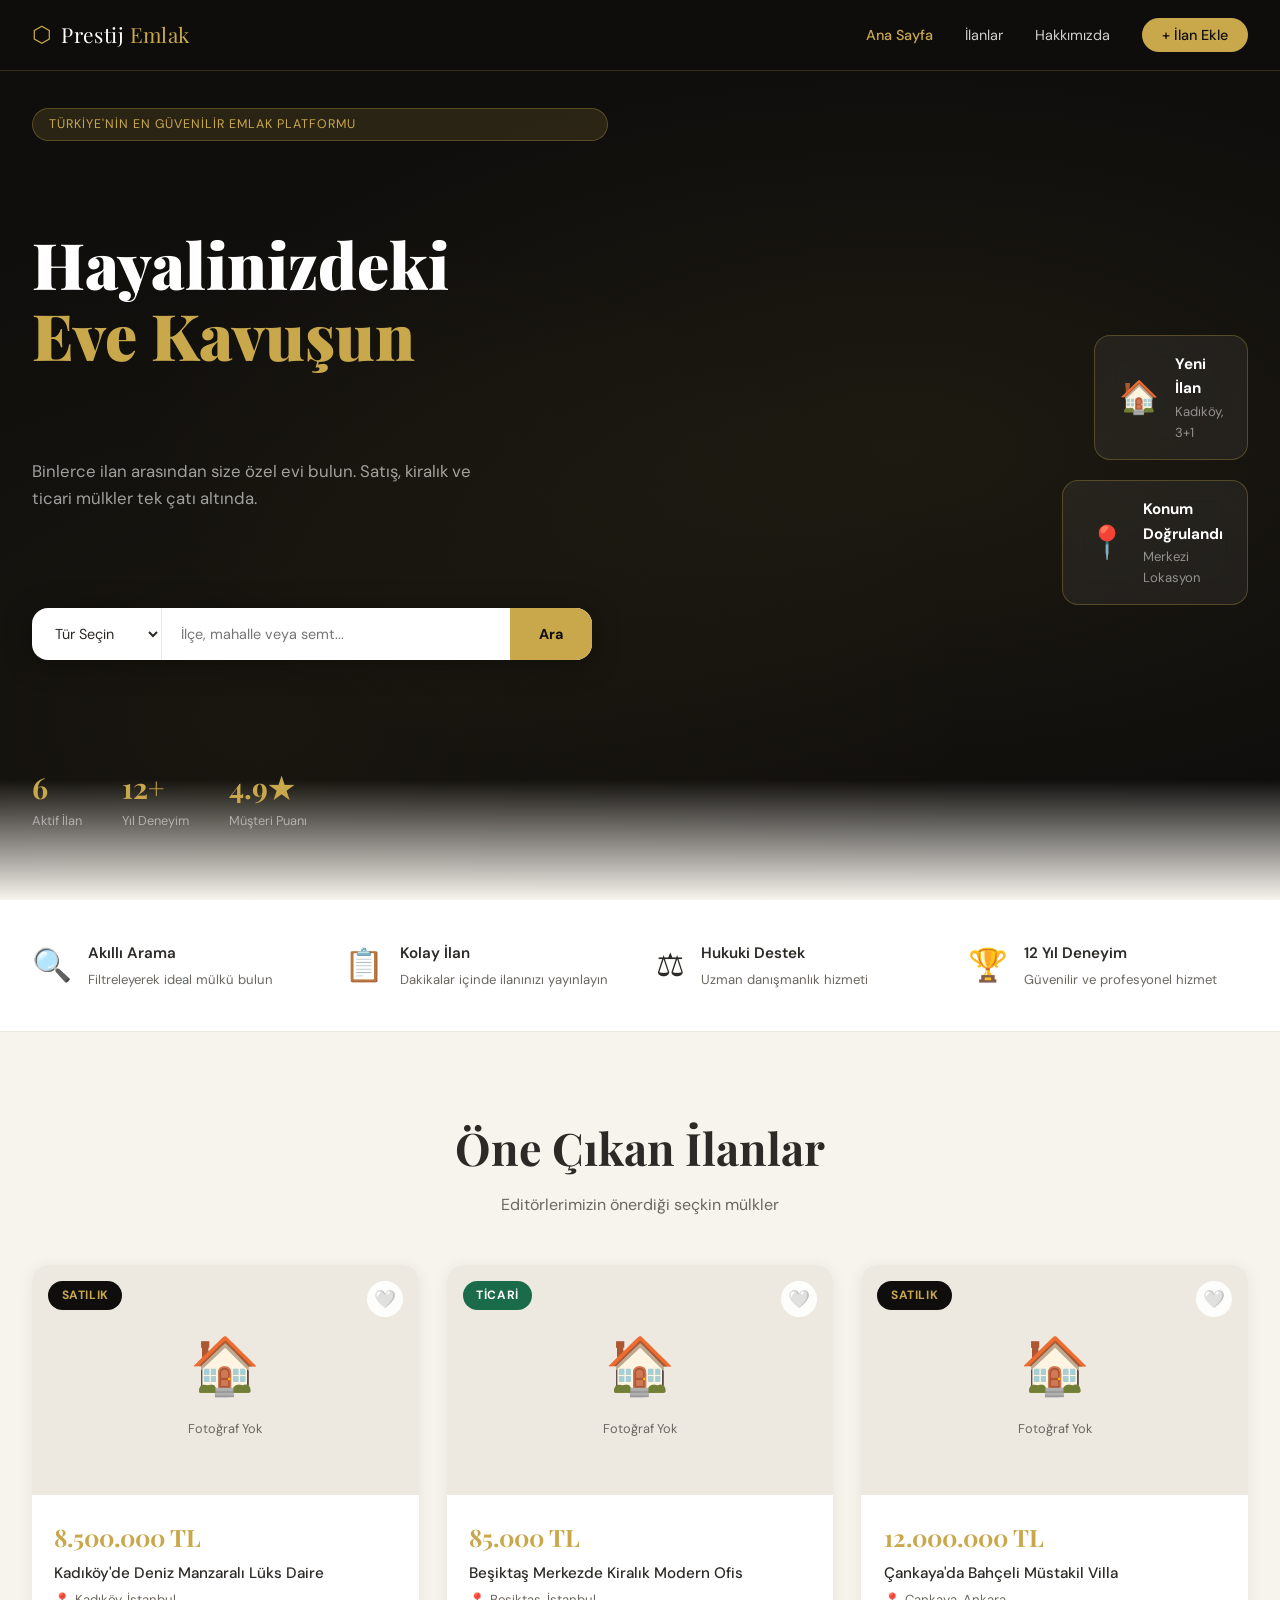
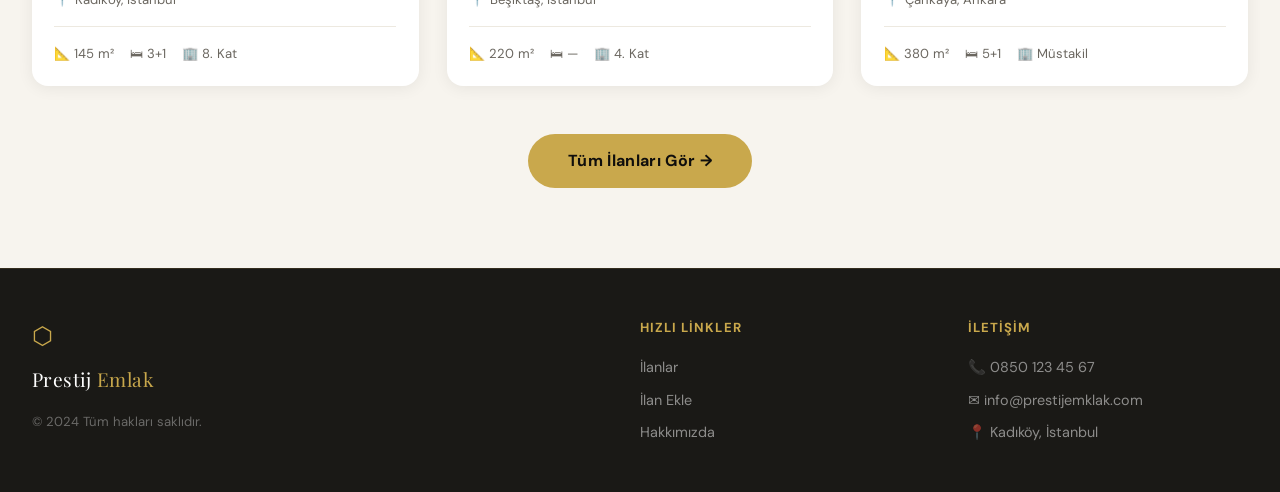
==== index.html @ 2fecc1f0 "Add files via upload" ====
<!DOCTYPE html>
<html lang="tr">
<head>
  <meta charset="UTF-8" />
  <meta name="viewport" content="width=device-width, initial-scale=1.0" />
  <title>Prestij Emlak – Hayalinizdeki Eve Kavuşun</title>
  <link rel="preconnect" href="https://fonts.googleapis.com" />
  <link href="https://fonts.googleapis.com/css2?family=Playfair+Display:wght@400;700;900&family=DM+Sans:wght@300;400;500&display=swap" rel="stylesheet" />
  <link rel="stylesheet" href="style.css" />
</head>
<body>

<!-- NAVİGASYON -->
<nav class="navbar" id="navbar">
  <div class="nav-inner">
    <a href="index.html" class="logo">
      <span class="logo-icon">⬡</span>
      <span class="logo-text">Prestij <em>Emlak</em></span>
    </a>
    <ul class="nav-links">
      <li><a href="index.html" class="aktif-link">Ana Sayfa</a></li>
      <li><a href="ilanlar.html">İlanlar</a></li>
      <li><a href="hakkimizda.html">Hakkımızda</a></li>
      <li><a href="ilan-ekle.html" class="btn-nav">+ İlan Ekle</a></li>
    </ul>
    <button class="hamburger" id="hamburger" aria-label="Menü">
      <span></span><span></span><span></span>
    </button>
  </div>
</nav>

<!-- HERO -->
<header class="hero">
  <div class="hero-bg"></div>
  <div class="hero-content">
    <p class="hero-tag">Türkiye'nin En Güvenilir Emlak Platformu</p>
    <h1>Hayalinizdeki<br /><span>Eve Kavuşun</span></h1>
    <p class="hero-sub">Binlerce ilan arasından size özel evi bulun. Satış, kiralık ve ticari mülkler tek çatı altında.</p>
    <div class="hero-search">
      <select id="hero-tip">
        <option value="">Tür Seçin</option>
        <option>Satılık</option>
        <option>Kiralık</option>
        <option>Ticari</option>
      </select>
      <input type="text" id="hero-arama" placeholder="İlçe, mahalle veya semt..." />
      <button onclick="heroAra()">Ara</button>
    </div>
    <div class="hero-stats">
      <div><strong id="cnt-toplam">0</strong><span>Aktif İlan</span></div>
      <div><strong>12+</strong><span>Yıl Deneyim</span></div>
      <div><strong>4.9★</strong><span>Müşteri Puanı</span></div>
    </div>
  </div>
  <div class="hero-visual">
    <div class="floating-card fc1">
      <span class="fc-icon">🏠</span>
      <div><strong>Yeni İlan</strong><p>Kadıköy, 3+1</p></div>
    </div>
    <div class="floating-card fc2">
      <span class="fc-icon">📍</span>
      <div><strong>Konum Doğrulandı</strong><p>Merkezi Lokasyon</p></div>
    </div>
  </div>
</header>

<!-- ÖZELLIKLER BANDI -->
<section class="ozellik-bandi">
  <div class="container">
    <div class="ozellik-grid">
      <div class="ozellik-item">
        <span class="ozellik-ikon">🔍</span>
        <div>
          <strong>Akıllı Arama</strong>
          <p>Filtreleyerek ideal mülkü bulun</p>
        </div>
      </div>
      <div class="ozellik-item">
        <span class="ozellik-ikon">📋</span>
        <div>
          <strong>Kolay İlan</strong>
          <p>Dakikalar içinde ilanınızı yayınlayın</p>
        </div>
      </div>
      <div class="ozellik-item">
        <span class="ozellik-ikon">⚖️</span>
        <div>
          <strong>Hukuki Destek</strong>
          <p>Uzman danışmanlık hizmeti</p>
        </div>
      </div>
      <div class="ozellik-item">
        <span class="ozellik-ikon">🏆</span>
        <div>
          <strong>12 Yıl Deneyim</strong>
          <p>Güvenilir ve profesyonel hizmet</p>
        </div>
      </div>
    </div>
  </div>
</section>

<!-- ÖNE ÇIKAN İLANLAR -->
<section class="one-cikan-section">
  <div class="container">
    <div class="section-header">
      <h2>Öne Çıkan İlanlar</h2>
      <p>Editörlerimizin önerdiği seçkin mülkler</p>
    </div>
    <div class="ilan-grid" id="ilan-grid"><!-- JS ile doldurulur --></div>
    <div class="tum-ilanlar-btn">
      <a href="ilanlar.html" class="btn-gold">Tüm İlanları Gör →</a>
    </div>
  </div>
</section>

<!-- FOOTER -->
<footer class="footer">
  <div class="container footer-inner">
    <div class="footer-logo">
      <span class="logo-icon">⬡</span>
      <span class="logo-text">Prestij <em>Emlak</em></span>
      <p>© 2024 Tüm hakları saklıdır.</p>
    </div>
    <div class="footer-links">
      <h4>Hızlı Linkler</h4>
      <a href="ilanlar.html">İlanlar</a>
      <a href="ilan-ekle.html">İlan Ekle</a>
      <a href="hakkimizda.html">Hakkımızda</a>
    </div>
    <div class="footer-iletisim">
      <h4>İletişim</h4>
      <p>📞 0850 123 45 67</p>
      <p>✉️ info@prestijemklak.com</p>
      <p>📍 Kadıköy, İstanbul</p>
    </div>
  </div>
</footer>

<!-- İLAN DETAY MODAL -->
<div class="modal-overlay" id="modal-overlay">
  <div class="modal" id="modal">
    <button class="modal-kapat" onclick="modalKapat()">✕</button>
    <div id="modal-ici"></div>
  </div>
</div>

<script src="app.js"></script>
<script>
  // Ana sayfada sadece 3 öne çıkan ilan göster
  document.addEventListener('DOMContentLoaded', () => {
    const oneCikanlar = ilanlar.slice(0, 3);
    kartlariRender(oneCikanlar, 'ilan-grid');
    sayacAnimasyonu();
    navbarScroll();
  });
</script>
</body>
</html>
---- style.css ----
/* =====================
   PRESTIJ EMLAK – style.css
   ===================== */

*, *::before, *::after { box-sizing: border-box; margin: 0; padding: 0; }

:root {
  --gold: #C9A84C;
  --gold-light: #E8D08A;
  --dark: #0F0E0C;
  --dark2: #1A1916;
  --dark3: #252320;
  --cream: #F7F4EE;
  --cream2: #EDE9E0;
  --text: #2C2A26;
  --text2: #6B6760;
  --white: #FFFFFF;
  --red: #C0392B;
  --green: #1A6B4A;
  --blue: #1A4A8A;
  --shadow: 0 8px 40px rgba(0,0,0,0.12);
  --radius: 16px;
  --radius-sm: 8px;
  --ff-display: 'Playfair Display', Georgia, serif;
  --ff-body: 'DM Sans', system-ui, sans-serif;
  --transition: 0.25s ease;
}

html { scroll-behavior: smooth; }
body { font-family: var(--ff-body); color: var(--text); background: var(--cream); font-size: 16px; line-height: 1.6; }

/* ---- SCROLLBAR ---- */
::-webkit-scrollbar { width: 6px; }
::-webkit-scrollbar-track { background: var(--cream2); }
::-webkit-scrollbar-thumb { background: var(--gold); border-radius: 3px; }

/* ---- NAVBAR ---- */
.navbar {
  position: fixed; top: 0; left: 0; right: 0; z-index: 1000;
  background: rgba(15,14,12,0.96);
  backdrop-filter: blur(12px);
  border-bottom: 1px solid rgba(201,168,76,0.2);
  transition: var(--transition);
}
.nav-inner {
  max-width: 1280px; margin: 0 auto; padding: 0 2rem;
  display: flex; align-items: center; justify-content: space-between;
  height: 70px;
}
.logo { display: flex; align-items: center; gap: 10px; text-decoration: none; }
.logo-icon { font-size: 22px; color: var(--gold); }
.logo-text { font-family: var(--ff-display); font-size: 1.3rem; color: var(--white); letter-spacing: 0.02em; }
.logo-text em { color: var(--gold); font-style: normal; }
.nav-links { list-style: none; display: flex; align-items: center; gap: 2rem; }
.nav-links a { text-decoration: none; color: rgba(255,255,255,0.8); font-size: 0.9rem; transition: color var(--transition); }
.nav-links a:hover { color: var(--gold); }
.btn-nav {
  background: var(--gold); color: var(--dark) !important;
  padding: 0.5rem 1.25rem; border-radius: 50px;
  font-weight: 500; transition: all var(--transition) !important;
}
.btn-nav:hover { background: var(--gold-light) !important; transform: translateY(-1px); }
.hamburger { display: none; flex-direction: column; gap: 5px; cursor: pointer; background: none; border: none; padding: 4px; }
.hamburger span { display: block; width: 24px; height: 2px; background: var(--white); border-radius: 2px; transition: var(--transition); }

/* ---- HERO ---- */
.hero {
  min-height: 100vh; display: flex; align-items: center;
  background: var(--dark);
  position: relative; overflow: hidden; padding: 100px 2rem 60px;
}
.hero-bg {
  position: absolute; inset: 0;
  background: radial-gradient(ellipse at 70% 50%, rgba(201,168,76,0.08) 0%, transparent 60%),
              radial-gradient(ellipse at 20% 80%, rgba(201,168,76,0.05) 0%, transparent 50%);
  pointer-events: none;
}
.hero::before {
  content: '';
  position: absolute; bottom: 0; left: 0; right: 0; height: 120px;
  background: linear-gradient(to top, var(--cream), transparent);
  z-index: 1;
}
.hero-content {
  max-width: 1280px; margin: 0 auto; width: 100%;
  position: relative; z-index: 2;
  display: grid; grid-template-columns: 1fr 1fr; gap: 4rem; align-items: center;
}
.hero-content > * { grid-column: 1; }
.hero-visual { grid-column: 2; grid-row: 1 / 6; position: relative; }
.hero-tag {
  display: inline-block; background: rgba(201,168,76,0.15); border: 1px solid rgba(201,168,76,0.3);
  color: var(--gold); font-size: 0.78rem; letter-spacing: 0.08em; text-transform: uppercase;
  padding: 0.35rem 1rem; border-radius: 50px; margin-bottom: 1.5rem;
}
.hero h1 {
  font-family: var(--ff-display); font-size: clamp(2.8rem, 5vw, 4.5rem);
  color: var(--white); line-height: 1.1; margin-bottom: 1.5rem; font-weight: 900;
}
.hero h1 span { color: var(--gold); }
.hero-sub { color: rgba(255,255,255,0.6); font-size: 1.05rem; margin-bottom: 2rem; max-width: 480px; }

.hero-search {
  display: flex; gap: 0; background: var(--white); border-radius: var(--radius);
  overflow: hidden; max-width: 560px;
  box-shadow: 0 4px 30px rgba(0,0,0,0.3);
}
.hero-search select, .hero-search input {
  border: none; outline: none; font-family: var(--ff-body);
  font-size: 0.9rem; padding: 1rem 1.2rem; color: var(--text);
  background: transparent;
}
.hero-search select { border-right: 1px solid var(--cream2); cursor: pointer; min-width: 130px; }
.hero-search input { flex: 1; }
.hero-search button {
  background: var(--gold); border: none; color: var(--dark);
  font-weight: 700; padding: 1rem 1.8rem; cursor: pointer;
  font-family: var(--ff-body); font-size: 0.9rem; transition: background var(--transition);
}
.hero-search button:hover { background: var(--gold-light); }

.hero-stats {
  display: flex; gap: 2.5rem; margin-top: 2.5rem;
}
.hero-stats div { display: flex; flex-direction: column; }
.hero-stats strong { font-size: 1.8rem; font-family: var(--ff-display); color: var(--gold); font-weight: 700; }
.hero-stats span { font-size: 0.8rem; color: rgba(255,255,255,0.5); margin-top: 0.1rem; }

/* Floating cards */
.hero-visual { position: relative; height: 450px; }
.floating-card {
  position: absolute; background: rgba(255,255,255,0.06);
  border: 1px solid rgba(201,168,76,0.3); border-radius: var(--radius);
  backdrop-filter: blur(12px); padding: 1rem 1.5rem;
  display: flex; align-items: center; gap: 1rem;
  animation: float 4s ease-in-out infinite;
}
.fc1 { top: 20%; right: 0; animation-delay: 0s; }
.fc2 { bottom: 20%; right: 10%; animation-delay: 1.5s; }
.fc-icon { font-size: 2rem; }
.floating-card strong { color: var(--white); font-size: 0.95rem; display: block; }
.floating-card p { color: rgba(255,255,255,0.5); font-size: 0.82rem; margin: 0; }

@keyframes float {
  0%, 100% { transform: translateY(0); }
  50% { transform: translateY(-12px); }
}

/* ---- CONTAINER ---- */
.container { max-width: 1280px; margin: 0 auto; padding: 0 2rem; }

/* ---- SECTION HEADER ---- */
.section-header { text-align: center; margin-bottom: 3rem; }
.section-header h2 { font-family: var(--ff-display); font-size: clamp(2rem, 3.5vw, 3rem); color: var(--text); font-weight: 700; }
.section-header p { color: var(--text2); margin-top: 0.5rem; font-size: 1rem; }

/* ---- İLAN ALANI ---- */
.ilanlar-section { padding: 5rem 0; background: var(--cream); }

.filtre-bar {
  display: flex; flex-wrap: wrap; gap: 1rem; align-items: flex-end;
  background: var(--white); border: 1px solid var(--cream2);
  border-radius: var(--radius); padding: 1.5rem; margin-bottom: 2.5rem;
  box-shadow: var(--shadow);
}
.filtre-group { display: flex; flex-direction: column; gap: 0.4rem; min-width: 140px; }
.filtre-group label { font-size: 0.78rem; color: var(--text2); font-weight: 500; text-transform: uppercase; letter-spacing: 0.05em; }
.filtre-group select {
  border: 1px solid var(--cream2); border-radius: var(--radius-sm);
  padding: 0.6rem 1rem; font-family: var(--ff-body); font-size: 0.9rem;
  color: var(--text); background: var(--cream); cursor: pointer; outline: none;
  transition: border-color var(--transition);
}
.filtre-group select:focus { border-color: var(--gold); }
.btn-temizle {
  padding: 0.6rem 1.2rem; border: 1px solid var(--cream2); border-radius: var(--radius-sm);
  background: var(--cream); cursor: pointer; font-family: var(--ff-body); color: var(--text2);
  font-size: 0.85rem; transition: all var(--transition); align-self: flex-end;
}
.btn-temizle:hover { background: var(--cream2); color: var(--text); }

/* İlan Grid */
.ilan-grid {
  display: grid; grid-template-columns: repeat(auto-fill, minmax(320px, 1fr)); gap: 1.75rem;
}
.bos-mesaj { text-align: center; padding: 3rem; color: var(--text2); font-size: 1.1rem; }

/* İlan Kartı */
.ilan-kart {
  background: var(--white); border-radius: var(--radius);
  overflow: hidden; box-shadow: 0 2px 16px rgba(0,0,0,0.07);
  transition: transform var(--transition), box-shadow var(--transition);
  cursor: pointer; position: relative;
}
.ilan-kart:hover { transform: translateY(-6px); box-shadow: 0 16px 48px rgba(0,0,0,0.14); }

.ilan-foto-wrap { position: relative; height: 230px; overflow: hidden; background: var(--cream2); }
.ilan-foto-wrap img { width: 100%; height: 100%; object-fit: cover; transition: transform 0.4s ease; }
.ilan-kart:hover .ilan-foto-wrap img { transform: scale(1.06); }
.ilan-foto-wrap .no-foto {
  width: 100%; height: 100%; display: flex; align-items: center; justify-content: center;
  font-size: 3.5rem; flex-direction: column; gap: 0.5rem; color: var(--text2);
}
.ilan-foto-wrap .no-foto span:last-child { font-size: 0.8rem; }

.ilan-badge {
  position: absolute; top: 1rem; left: 1rem;
  padding: 0.3rem 0.85rem; border-radius: 50px; font-size: 0.75rem; font-weight: 700;
  letter-spacing: 0.05em; text-transform: uppercase;
}
.badge-satilik { background: var(--dark); color: var(--gold); }
.badge-kiralik { background: var(--blue); color: var(--white); }
.badge-ticari { background: var(--green); color: var(--white); }

.fav-btn {
  position: absolute; top: 1rem; right: 1rem;
  background: rgba(255,255,255,0.9); border: none; border-radius: 50%;
  width: 36px; height: 36px; font-size: 1.1rem; cursor: pointer;
  display: flex; align-items: center; justify-content: center;
  transition: all var(--transition);
}
.fav-btn:hover { background: var(--white); transform: scale(1.15); }
.fav-btn.aktif { color: var(--red); }

.foto-sayac {
  position: absolute; bottom: 0.7rem; right: 0.7rem;
  background: rgba(0,0,0,0.6); color: var(--white);
  font-size: 0.75rem; padding: 0.2rem 0.6rem; border-radius: 50px;
}

.ilan-body { padding: 1.4rem; }
.ilan-fiyat { font-family: var(--ff-display); font-size: 1.5rem; color: var(--gold); font-weight: 700; }
.ilan-baslik { font-size: 0.95rem; color: var(--text); margin: 0.4rem 0 0.3rem; font-weight: 500; line-height: 1.4; }
.ilan-konum { font-size: 0.82rem; color: var(--text2); display: flex; align-items: center; gap: 0.3rem; }
.ilan-konum::before { content: '📍'; }
.ilan-detaylar {
  display: flex; gap: 1rem; margin-top: 1rem; padding-top: 1rem;
  border-top: 1px solid var(--cream2);
}
.ilan-detay-item { display: flex; align-items: center; gap: 0.35rem; font-size: 0.82rem; color: var(--text2); }

/* ---- İSTATİSTİK ---- */
.istatistik-section { padding: 6rem 0; background: var(--dark); }
.istatistik-grid { display: grid; grid-template-columns: 1fr 1fr; gap: 5rem; align-items: center; }
.section-tag {
  display: inline-block; color: var(--gold); font-size: 0.8rem; letter-spacing: 0.1em;
  text-transform: uppercase; margin-bottom: 1rem; font-weight: 500;
}
.istatistik-metin h2 { font-family: var(--ff-display); font-size: 2.8rem; color: var(--white); font-weight: 700; line-height: 1.2; margin-bottom: 1.2rem; }
.istatistik-metin p { color: rgba(255,255,255,0.6); line-height: 1.8; margin-bottom: 1.5rem; }
.ozellikler { list-style: none; display: flex; flex-direction: column; gap: 0.7rem; }
.ozellikler li { color: rgba(255,255,255,0.75); font-size: 0.9rem; }

.istatistik-sayilar { display: grid; grid-template-columns: 1fr 1fr; gap: 1.2rem; }
.stat-card {
  background: rgba(255,255,255,0.05); border: 1px solid rgba(201,168,76,0.2);
  border-radius: var(--radius); padding: 2rem 1.5rem;
  display: flex; flex-direction: column; gap: 0.4rem; text-align: center;
  transition: background var(--transition);
}
.stat-card:hover { background: rgba(201,168,76,0.08); }
.stat-num { font-family: var(--ff-display); font-size: 2.5rem; color: var(--gold); font-weight: 700; }
.stat-lbl { font-size: 0.82rem; color: rgba(255,255,255,0.5); text-transform: uppercase; letter-spacing: 0.05em; }

/* ---- FORM ---- */
.form-section { padding: 5rem 0; background: var(--cream2); }
.form-card {
  background: var(--white); border-radius: var(--radius);
  padding: 3rem; box-shadow: var(--shadow); border: 1px solid rgba(0,0,0,0.06);
}
.form-grid {
  display: grid; grid-template-columns: 1fr 1fr; gap: 1.5rem;
}
.form-group { display: flex; flex-direction: column; gap: 0.5rem; }
.form-group.full { grid-column: 1 / -1; }
.form-group label { font-size: 0.82rem; font-weight: 500; color: var(--text2); text-transform: uppercase; letter-spacing: 0.04em; }
.form-group input,
.form-group select,
.form-group textarea {
  border: 1.5px solid var(--cream2); border-radius: var(--radius-sm);
  padding: 0.8rem 1rem; font-family: var(--ff-body); font-size: 0.95rem;
  color: var(--text); background: var(--cream); outline: none;
  transition: border-color var(--transition), box-shadow var(--transition);
}
.form-group input:focus,
.form-group select:focus,
.form-group textarea:focus {
  border-color: var(--gold); box-shadow: 0 0 0 3px rgba(201,168,76,0.15);
}
.form-group textarea { resize: vertical; min-height: 100px; }

/* Fotoğraf Yükleme */
.foto-yukle-alan {
  border: 2px dashed var(--cream2); border-radius: var(--radius);
  padding: 3rem 2rem; text-align: center; cursor: pointer;
  transition: all var(--transition); background: var(--cream);
}
.foto-yukle-alan:hover, .foto-yukle-alan.drag-over {
  border-color: var(--gold); background: rgba(201,168,76,0.05);
}
.foto-yukle-ici { display: flex; flex-direction: column; align-items: center; gap: 0.5rem; pointer-events: none; }
.foto-icon { font-size: 2.5rem; }
.foto-yukle-ici p { color: var(--text); margin: 0; }
.foto-alt { font-size: 0.82rem; color: var(--text2); }

.foto-onizleme {
  display: flex; flex-wrap: wrap; gap: 0.75rem; margin-top: 1rem;
}
.foto-onizleme-item {
  position: relative; width: 100px; height: 100px; border-radius: var(--radius-sm);
  overflow: hidden; border: 2px solid var(--cream2);
}
.foto-onizleme-item img { width: 100%; height: 100%; object-fit: cover; }
.foto-sil-btn {
  position: absolute; top: 4px; right: 4px; background: rgba(192,57,43,0.9);
  color: white; border: none; border-radius: 50%; width: 22px; height: 22px;
  font-size: 12px; cursor: pointer; display: flex; align-items: center; justify-content: center;
  font-weight: 700; line-height: 1;
}
.foto-onizleme-item.kapak::after {
  content: 'Kapak'; position: absolute; bottom: 0; left: 0; right: 0;
  background: rgba(201,168,76,0.9); color: var(--dark); font-size: 0.65rem;
  text-align: center; padding: 2px; font-weight: 700; text-transform: uppercase;
}

.form-footer {
  display: flex; justify-content: flex-end; gap: 1rem; margin-top: 2rem;
  padding-top: 2rem; border-top: 1px solid var(--cream2);
}
.btn-iptal {
  padding: 0.85rem 1.8rem; border: 1.5px solid var(--cream2);
  border-radius: var(--radius-sm); background: transparent;
  font-family: var(--ff-body); color: var(--text2); cursor: pointer;
  font-size: 0.95rem; transition: all var(--transition);
}
.btn-iptal:hover { background: var(--cream); color: var(--text); }
.btn-ekle {
  padding: 0.85rem 2.5rem; background: var(--gold); border: none;
  border-radius: var(--radius-sm); color: var(--dark); font-weight: 700;
  font-family: var(--ff-body); font-size: 0.95rem; cursor: pointer;
  transition: all var(--transition); letter-spacing: 0.02em;
}
.btn-ekle:hover { background: var(--gold-light); transform: translateY(-1px); }

.form-basari {
  margin-top: 1.5rem; background: #e8f5e9; border: 1px solid #a5d6a7;
  border-radius: var(--radius-sm); padding: 1rem 1.5rem;
  color: #2e7d32; font-weight: 500; text-align: center;
}

/* ---- FOOTER ---- */
.footer { background: var(--dark2); padding: 3rem 0; border-top: 1px solid rgba(201,168,76,0.15); }
.footer-inner { display: grid; grid-template-columns: 2fr 1fr 1fr; gap: 3rem; align-items: start; }
.footer-logo { display: flex; flex-direction: column; gap: 0.5rem; }
.footer-logo .logo-icon { font-size: 1.5rem; }
.footer-logo .logo-text { font-family: var(--ff-display); font-size: 1.2rem; color: var(--white); }
.footer-logo p { color: rgba(255,255,255,0.35); font-size: 0.82rem; margin-top: 0.5rem; }
.footer-links, .footer-iletisim { display: flex; flex-direction: column; gap: 0.6rem; }
.footer-links h4, .footer-iletisim h4 { color: var(--gold); font-size: 0.82rem; text-transform: uppercase; letter-spacing: 0.08em; margin-bottom: 0.5rem; }
.footer-links a { color: rgba(255,255,255,0.5); text-decoration: none; font-size: 0.9rem; transition: color var(--transition); }
.footer-links a:hover { color: var(--gold); }
.footer-iletisim p { color: rgba(255,255,255,0.5); font-size: 0.9rem; }

/* ---- MODAL ---- */
.modal-overlay {
  position: fixed; inset: 0; background: rgba(0,0,0,0.7);
  z-index: 2000; display: none; align-items: center; justify-content: center;
  padding: 2rem; backdrop-filter: blur(6px);
}
.modal-overlay.aktif { display: flex; }
.modal {
  background: var(--white); border-radius: var(--radius);
  max-width: 800px; width: 100%; max-height: 90vh; overflow-y: auto;
  position: relative; animation: modalAc 0.3s ease;
}
@keyframes modalAc { from { opacity: 0; transform: scale(0.95) translateY(20px); } to { opacity: 1; transform: none; } }
.modal-kapat {
  position: sticky; top: 1rem; float: right; margin: 1rem 1rem 0 0;
  background: var(--cream2); border: none; border-radius: 50%;
  width: 36px; height: 36px; font-size: 1rem; cursor: pointer;
  display: flex; align-items: center; justify-content: center;
  z-index: 10; transition: background var(--transition);
}
.modal-kapat:hover { background: var(--cream2); }

.modal-ici-icerik { padding: 1.5rem 2rem 2rem; }
.modal-foto-galeri {
  position: relative; height: 320px; background: var(--cream2); overflow: hidden;
}
.modal-foto-galeri img { width: 100%; height: 100%; object-fit: cover; }
.galeri-nav {
  position: absolute; top: 50%; transform: translateY(-50%);
  background: rgba(255,255,255,0.85); border: none; border-radius: 50%;
  width: 40px; height: 40px; font-size: 1.2rem; cursor: pointer;
  display: flex; align-items: center; justify-content: center;
  transition: background var(--transition);
}
.galeri-nav:hover { background: var(--white); }
.galeri-prev { left: 1rem; }
.galeri-next { right: 1rem; }
.galeri-sayac {
  position: absolute; bottom: 1rem; right: 1rem;
  background: rgba(0,0,0,0.6); color: var(--white);
  font-size: 0.8rem; padding: 0.25rem 0.75rem; border-radius: 50px;
}
.modal-baslik { font-family: var(--ff-display); font-size: 1.7rem; font-weight: 700; margin: 1.2rem 0 0.3rem; }
.modal-fiyat { font-family: var(--ff-display); font-size: 2rem; color: var(--gold); font-weight: 700; margin-bottom: 0.5rem; }
.modal-konum { color: var(--text2); font-size: 0.9rem; margin-bottom: 1.2rem; }
.modal-ozellikler {
  display: flex; flex-wrap: wrap; gap: 0.75rem; margin-bottom: 1.5rem;
}
.modal-ozellik {
  background: var(--cream); border: 1px solid var(--cream2); border-radius: var(--radius-sm);
  padding: 0.5rem 1rem; font-size: 0.85rem; color: var(--text);
}
.modal-aciklama { color: var(--text2); line-height: 1.8; font-size: 0.95rem; }
.modal-iletisim {
  margin-top: 1.5rem; display: flex; gap: 1rem; padding-top: 1.5rem;
  border-top: 1px solid var(--cream2);
}
.modal-iletisim a {
  flex: 1; padding: 0.85rem; border-radius: var(--radius-sm); text-align: center;
  text-decoration: none; font-weight: 600; font-size: 0.9rem; transition: all var(--transition);
}
.btn-ara { background: var(--dark); color: var(--white); }
.btn-ara:hover { background: var(--dark3); }
.btn-mesaj { background: var(--cream2); color: var(--text); }
.btn-mesaj:hover { background: var(--cream); }

/* ---- RESPONSIVE ---- */
@media (max-width: 1024px) {
  .hero-content { grid-template-columns: 1fr; }
  .hero-visual { display: none; }
  .istatistik-grid { grid-template-columns: 1fr; gap: 3rem; }
  .footer-inner { grid-template-columns: 1fr 1fr; }
}
@media (max-width: 768px) {
  .nav-links { display: none; position: fixed; top: 70px; left: 0; right: 0; background: var(--dark); flex-direction: column; padding: 2rem; gap: 1rem; border-bottom: 1px solid rgba(255,255,255,0.1); }
  .nav-links.acik { display: flex; }
  .hamburger { display: flex; }
  .hero { padding: 90px 1.5rem 3rem; }
  .hero-search { flex-direction: column; max-width: 100%; }
  .hero-search select, .hero-search input, .hero-search button { width: 100%; }
  .hero-stats { gap: 1.5rem; }
  .hero-stats strong { font-size: 1.4rem; }
  .form-grid { grid-template-columns: 1fr; }
  .filtre-bar { flex-direction: column; }
  .filtre-group { min-width: 100%; }
  .footer-inner { grid-template-columns: 1fr; gap: 2rem; }
  .modal-iletisim { flex-direction: column; }
  .istatistik-sayilar { grid-template-columns: 1fr 1fr; }
}
@media (max-width: 480px) {
  .ilan-grid { grid-template-columns: 1fr; }
  .form-card { padding: 1.5rem; }
  .hero-stats { flex-direction: column; gap: 1rem; }
}

/* =====================
   ÇOKLU SAYFA EKLEMELERİ
   ===================== */

/* Aktif nav link */
.aktif-link {
  color: var(--gold) !important;
  font-weight: 500;
}
.logo { text-decoration: none; }

/* Sayfa Hero (iç sayfalar için) */
.sayfa-hero {
  background: var(--dark);
  padding: 130px 2rem 70px;
  position: relative;
  overflow: hidden;
}
.sayfa-hero-bg {
  position: absolute; inset: 0;
  background: radial-gradient(ellipse at 60% 40%, rgba(201,168,76,0.1) 0%, transparent 60%);
  pointer-events: none;
}
.sayfa-hero-ici { position: relative; z-index: 2; }
.sayfa-hero h1 {
  font-family: var(--ff-display);
  font-size: clamp(2.2rem, 4vw, 3.5rem);
  color: var(--white); font-weight: 900;
  line-height: 1.15; margin-bottom: 1rem;
}
.sayfa-hero h1 span { color: var(--gold); }
.sayfa-hero .hero-sub { color: rgba(255,255,255,0.6); max-width: 560px; }

/* Ekmek kırıntısı */
.ekmek-kirintisi {
  display: flex; align-items: center; gap: 0.5rem;
  margin-top: 1.5rem; font-size: 0.85rem;
}
.ekmek-kirintisi a { color: var(--gold); text-decoration: none; }
.ekmek-kirintisi a:hover { text-decoration: underline; }
.ekmek-kirintisi span { color: rgba(255,255,255,0.4); }

/* Özellik bandı (ana sayfa) */
.ozellik-bandi {
  background: var(--white); padding: 2.5rem 0;
  border-bottom: 1px solid var(--cream2);
  box-shadow: 0 4px 24px rgba(0,0,0,0.05);
}
.ozellik-grid {
  display: grid; grid-template-columns: repeat(4, 1fr); gap: 2rem;
}
.ozellik-item {
  display: flex; align-items: center; gap: 1rem;
}
.ozellik-ikon { font-size: 2rem; flex-shrink: 0; }
.ozellik-item strong { display: block; font-weight: 600; font-size: 0.95rem; margin-bottom: 0.2rem; }
.ozellik-item p { color: var(--text2); font-size: 0.82rem; margin: 0; }

/* Öne çıkan / Tüm ilanlar butonu */
.one-cikan-section { padding: 5rem 0; background: var(--cream); }
.tum-ilanlar-btn { text-align: center; margin-top: 3rem; }
.btn-gold {
  display: inline-block; background: var(--gold); color: var(--dark);
  padding: 0.9rem 2.5rem; border-radius: 50px; text-decoration: none;
  font-weight: 700; font-size: 1rem; transition: all var(--transition);
  letter-spacing: 0.02em;
}
.btn-gold:hover { background: var(--gold-light); transform: translateY(-2px); box-shadow: 0 8px 24px rgba(201,168,76,0.3); }

/* İlan sonuç bilgisi */
.ilan-sonuc-bilgi {
  color: var(--text2); font-size: 0.9rem; margin-bottom: 1.5rem;
}
.ilan-sonuc-bilgi strong { color: var(--text); }

/* ---- HAKKIMIZDA ---- */
.hakkimizda-section { padding: 5rem 0; background: var(--cream); }

/* Misyon / Vizyon kartları */
.mv-grid {
  display: grid; grid-template-columns: repeat(3, 1fr); gap: 1.5rem; margin-bottom: 5rem;
}
.mv-kart {
  background: var(--white); border-radius: var(--radius);
  padding: 2.5rem 2rem; text-align: center;
  border: 1px solid var(--cream2); transition: transform var(--transition), box-shadow var(--transition);
}
.mv-kart:hover { transform: translateY(-4px); box-shadow: 0 12px 36px rgba(0,0,0,0.09); }
.mv-ikon { font-size: 2.8rem; margin-bottom: 1rem; }
.mv-kart h3 { font-family: var(--ff-display); font-size: 1.3rem; font-weight: 700; margin-bottom: 0.8rem; }
.mv-kart p { color: var(--text2); font-size: 0.92rem; line-height: 1.7; }

/* İstatistik grid (light versiyon - hakkımızda sayfası için) */
.istatistik-grid-hakkimizda {
  display: grid; grid-template-columns: 1fr 1fr; gap: 5rem;
  align-items: center; margin-bottom: 5rem;
  background: var(--dark); border-radius: var(--radius);
  padding: 4rem; overflow: hidden;
}
.istatistik-sayilar-light { display: grid; grid-template-columns: 1fr 1fr; gap: 1.2rem; }
.stat-card-light {
  background: rgba(255,255,255,0.06); border: 1px solid rgba(201,168,76,0.2);
  border-radius: var(--radius); padding: 2rem 1.5rem;
  display: flex; flex-direction: column; gap: 0.4rem; text-align: center;
  transition: background var(--transition);
}
.stat-card-light:hover { background: rgba(201,168,76,0.08); }
.stat-num-light { font-family: var(--ff-display); font-size: 2.2rem; color: var(--gold); font-weight: 700; }
.stat-lbl-light { font-size: 0.78rem; color: rgba(255,255,255,0.45); text-transform: uppercase; letter-spacing: 0.05em; }

/* Ekibimiz */
.ekip-section { margin-bottom: 5rem; }
.ekip-grid {
  display: grid; grid-template-columns: repeat(4, 1fr); gap: 1.5rem;
}
.ekip-kart {
  background: var(--white); border-radius: var(--radius);
  padding: 2rem 1.5rem; text-align: center;
  border: 1px solid var(--cream2); transition: transform var(--transition), box-shadow var(--transition);
}
.ekip-kart:hover { transform: translateY(-4px); box-shadow: 0 12px 36px rgba(0,0,0,0.09); }
.ekip-avatar {
  width: 72px; height: 72px; border-radius: 50%;
  background: rgba(201,168,76,0.12); color: var(--gold);
  font-family: var(--ff-display); font-size: 1.3rem; font-weight: 700;
  display: flex; align-items: center; justify-content: center;
  margin: 0 auto 1.2rem;
}
.ekip-kart h4 { font-size: 1rem; font-weight: 600; margin-bottom: 0.3rem; }
.ekip-unvan { font-size: 0.8rem; color: var(--gold); margin-bottom: 0.8rem; font-weight: 500; }
.ekip-aciklama { font-size: 0.82rem; color: var(--text2); line-height: 1.6; margin: 0; }

/* İletişim */
.iletisim-section { margin-bottom: 2rem; }
.iletisim-grid { display: grid; grid-template-columns: 1fr 1fr; gap: 3rem; align-items: start; }
.iletisim-bilgiler { display: flex; flex-direction: column; gap: 1.5rem; }
.iletisim-item { display: flex; align-items: flex-start; gap: 1.2rem; }
.iletisim-ikon { font-size: 1.6rem; flex-shrink: 0; margin-top: 0.1rem; }
.iletisim-item strong { display: block; font-weight: 600; margin-bottom: 0.2rem; }
.iletisim-item p { color: var(--text2); font-size: 0.92rem; margin: 0; }

/* ---- İLAN EKLE SAYFASI ---- */
/* Adım göstergesi */
.adimlar {
  display: flex; align-items: center; justify-content: center;
  gap: 0; margin-bottom: 2.5rem;
}
.adim {
  display: flex; flex-direction: column; align-items: center; gap: 0.4rem;
}
.adim span {
  width: 36px; height: 36px; border-radius: 50%;
  background: var(--cream2); color: var(--text2);
  display: flex; align-items: center; justify-content: center;
  font-weight: 700; font-size: 0.9rem; transition: all var(--transition);
}
.adim p { font-size: 0.78rem; color: var(--text2); white-space: nowrap; }
.aktif-adim span { background: var(--gold); color: var(--dark); }
.aktif-adim p { color: var(--gold); font-weight: 600; }
.adim-cizgi {
  flex: 1; height: 2px; background: var(--cream2);
  min-width: 60px; max-width: 120px; margin: 0 0.5rem; margin-bottom: 1.4rem;
}

/* İpucu kartları */
.ipucu-grid {
  display: grid; grid-template-columns: repeat(3, 1fr); gap: 1.2rem; margin-top: 2rem;
}
.ipucu-kart {
  background: var(--white); border: 1px solid var(--cream2);
  border-radius: var(--radius-sm); padding: 1.2rem 1.5rem;
  display: flex; align-items: flex-start; gap: 1rem;
  font-size: 0.85rem;
}
.ipucu-kart span { font-size: 1.5rem; flex-shrink: 0; }
.ipucu-kart strong { display: block; margin-bottom: 0.3rem; font-size: 0.88rem; }
.ipucu-kart p { color: var(--text2); margin: 0; line-height: 1.6; }

/* Responsive eklemeler */
@media (max-width: 1024px) {
  .ozellik-grid { grid-template-columns: repeat(2, 1fr); }
  .mv-grid { grid-template-columns: 1fr; }
  .ekip-grid { grid-template-columns: repeat(2, 1fr); }
  .istatistik-grid-hakkimizda { grid-template-columns: 1fr; gap: 2rem; padding: 2.5rem; }
  .iletisim-grid { grid-template-columns: 1fr; gap: 2rem; }
  .ipucu-grid { grid-template-columns: 1fr; }
}
@media (max-width: 768px) {
  .ozellik-grid { grid-template-columns: 1fr 1fr; gap: 1.2rem; }
  .ekip-grid { grid-template-columns: 1fr 1fr; }
  .mv-grid { grid-template-columns: 1fr; }
  .adim-cizgi { min-width: 30px; }
}
@media (max-width: 480px) {
  .ekip-grid { grid-template-columns: 1fr; }
  .ozellik-grid { grid-template-columns: 1fr; }
}
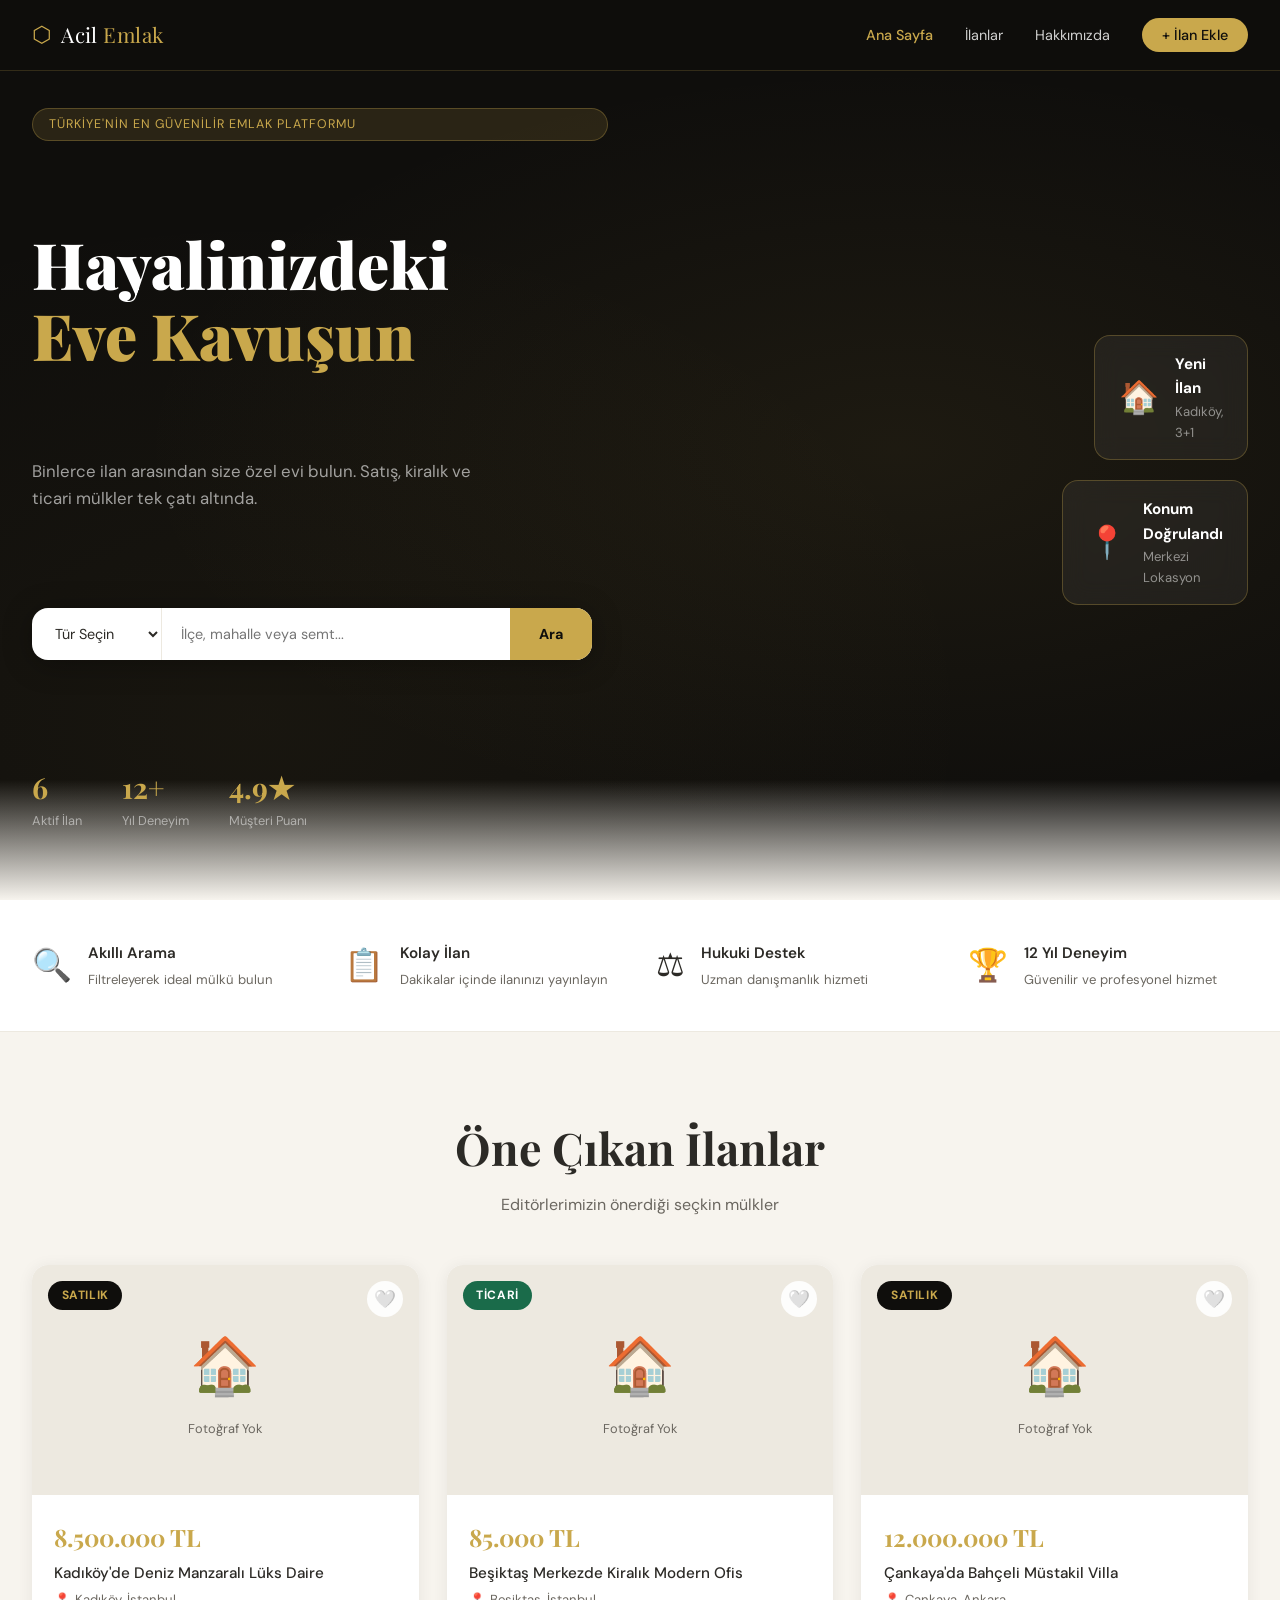
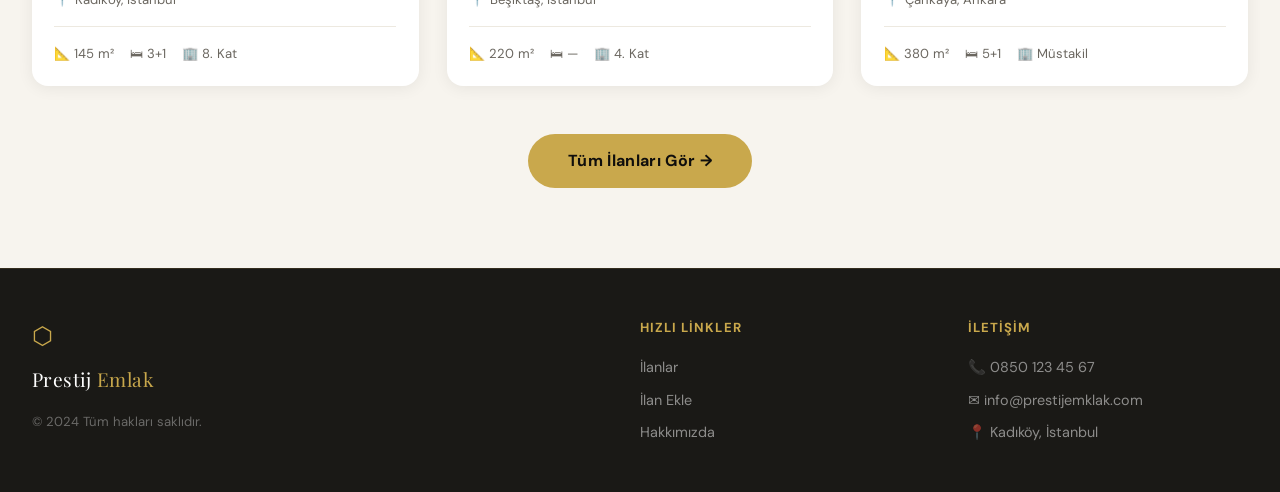
==== commit 0f43e8fe: "Update index.html" ====
--- a/index.html
+++ b/index.html
@@ -3,7 +3,7 @@
 <head>
   <meta charset="UTF-8" />
   <meta name="viewport" content="width=device-width, initial-scale=1.0" />
-  <title>Prestij Emlak – Hayalinizdeki Eve Kavuşun</title>
+  <title>Acil Emlak – Hayalinizdeki Eve Kavuşun</title>
   <link rel="preconnect" href="https://fonts.googleapis.com" />
   <link href="https://fonts.googleapis.com/css2?family=Playfair+Display:wght@400;700;900&family=DM+Sans:wght@300;400;500&display=swap" rel="stylesheet" />
   <link rel="stylesheet" href="style.css" />
@@ -15,7 +15,7 @@
   <div class="nav-inner">
     <a href="index.html" class="logo">
       <span class="logo-icon">⬡</span>
-      <span class="logo-text">Prestij <em>Emlak</em></span>
+      <span class="logo-text">Acil <em>Emlak</em></span>
     </a>
     <ul class="nav-links">
       <li><a href="index.html" class="aktif-link">Ana Sayfa</a></li>
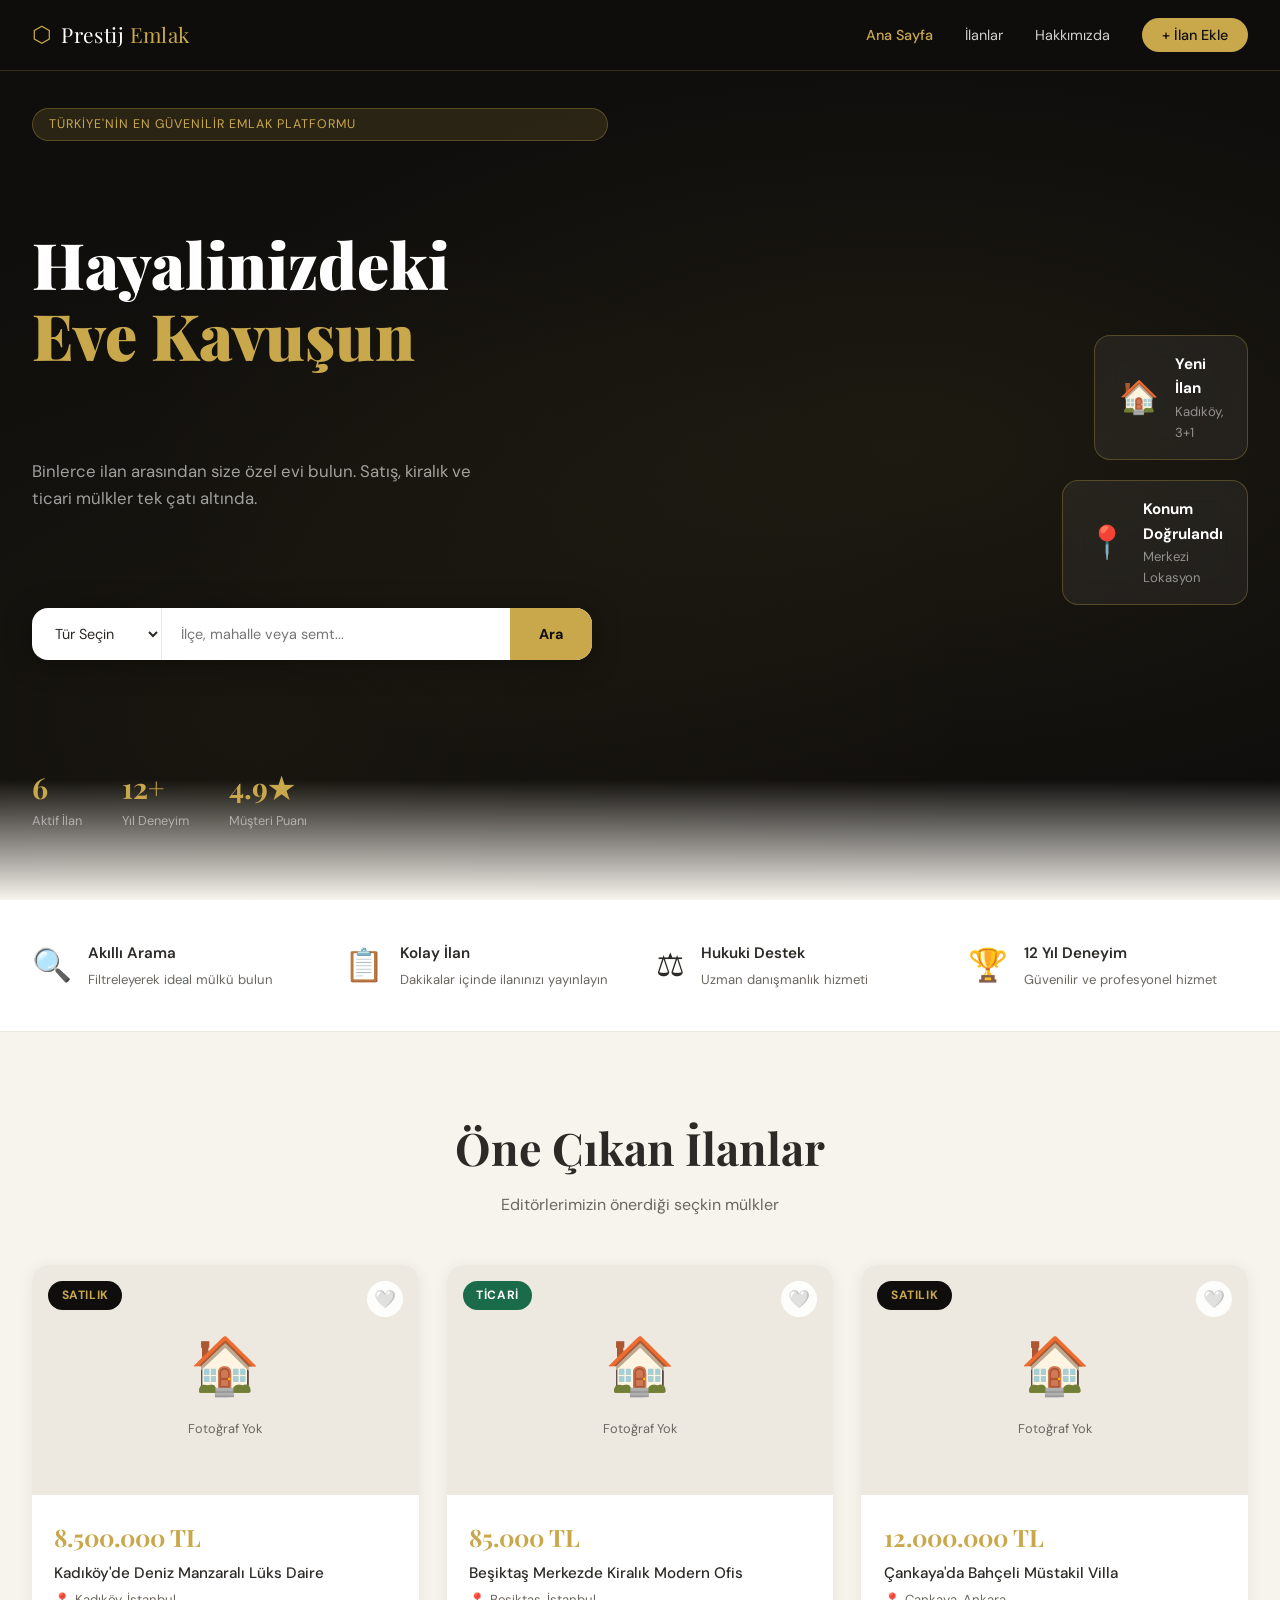
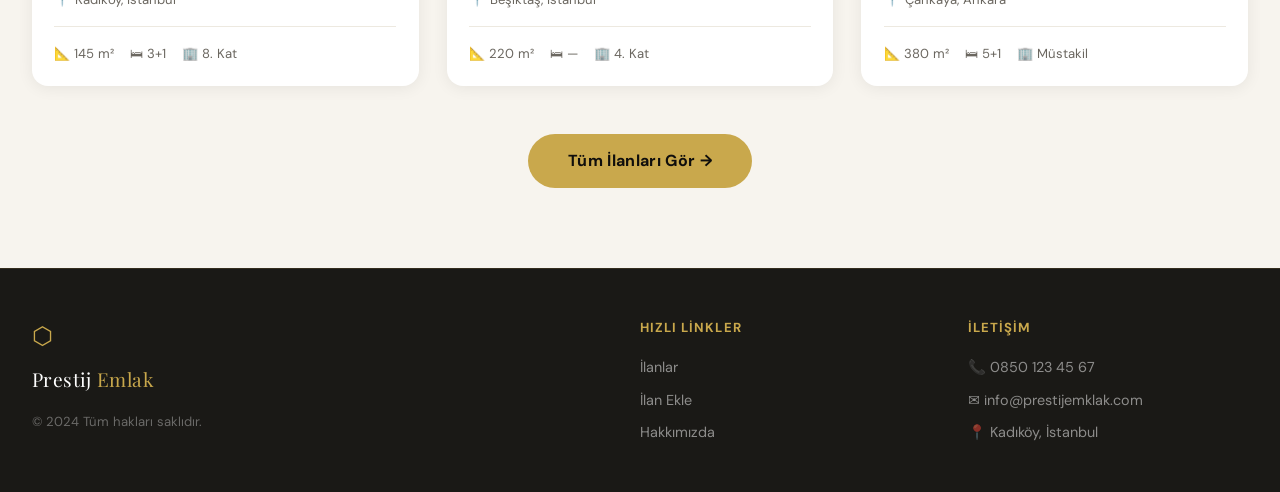
==== commit 52eda6c6: "Update index.html" ====
--- a/index.html
+++ b/index.html
@@ -3,7 +3,7 @@
 <head>
   <meta charset="UTF-8" />
   <meta name="viewport" content="width=device-width, initial-scale=1.0" />
-  <title>Acil Emlak – Hayalinizdeki Eve Kavuşun</title>
+  <title>Prestij Emlak – Hayalinizdeki Eve Kavuşun</title>
   <link rel="preconnect" href="https://fonts.googleapis.com" />
   <link href="https://fonts.googleapis.com/css2?family=Playfair+Display:wght@400;700;900&family=DM+Sans:wght@300;400;500&display=swap" rel="stylesheet" />
   <link rel="stylesheet" href="style.css" />
@@ -15,7 +15,7 @@
   <div class="nav-inner">
     <a href="index.html" class="logo">
       <span class="logo-icon">⬡</span>
-      <span class="logo-text">Acil <em>Emlak</em></span>
+      <span class="logo-text">Prestij <em>Emlak</em></span>
     </a>
     <ul class="nav-links">
       <li><a href="index.html" class="aktif-link">Ana Sayfa</a></li>
